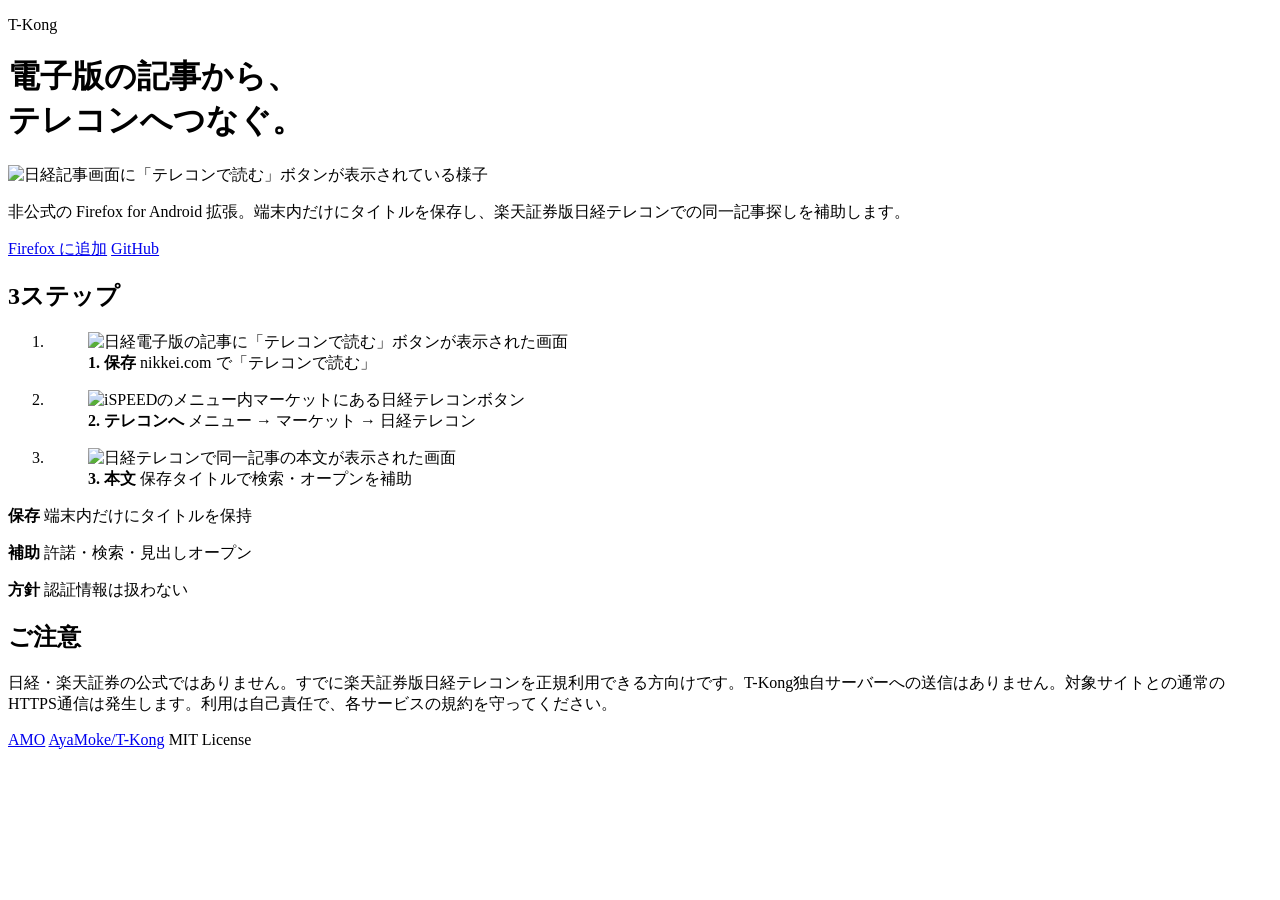
==== docs/index.html @ 640504cb "Point install links to the Android AMO listing. T-Kong is Android-only, so /firefox/ can show the wr" ====
<!DOCTYPE html>
<html lang="ja">
  <head>
    <meta charset="utf-8" />
    <meta name="viewport" content="width=device-width, initial-scale=1" />
    <title>T-Kong</title>
    <meta
      name="description"
      content="日経電子版から楽天証券版日経テレコンへ、同一記事探しを補助する非公式Firefox拡張。"
    />
    <link rel="preconnect" href="https://fonts.googleapis.com" />
    <link rel="preconnect" href="https://fonts.gstatic.com" crossorigin />
    <link
      href="https://fonts.googleapis.com/css2?family=Instrument+Sans:wght@400;600;700&family=Newsreader:opsz,wght@6..72,500;6..72,700&display=swap"
      rel="stylesheet"
    />
    <link rel="stylesheet" href="styles.css" />
    <link rel="icon" href="icon-48.png" />
  </head>
  <body>
    <div class="grain" aria-hidden="true"></div>

    <header class="hero">
      <p class="brand">T-Kong</p>
      <h1 class="tagline">電子版の記事から、<br />テレコンへつなぐ。</h1>
      <div class="hero-visual">
        <picture>
          <source
            media="(max-width: 859px)"
            srcset="media/hero-mobile.webp"
            type="image/webp"
          />
          <img
            class="hero-shot"
            src="media/hero.webp"
            width="900"
            height="1488"
            alt="日経記事画面に「テレコンで読む」ボタンが表示されている様子"
            decoding="async"
            fetchpriority="high"
          />
        </picture>
      </div>
      <p class="lead">
        非公式の Firefox for Android 拡張。端末内だけにタイトルを保存し、楽天証券版日経テレコンでの同一記事探しを補助します。
      </p>
      <div class="actions">
        <a
          class="btn primary"
          href="https://addons.mozilla.org/ja/android/addon/t-kong/"
          >Firefox に追加</a
        >
        <a class="btn ghost" href="https://github.com/AyaMoke/T-Kong">GitHub</a>
      </div>
    </header>

    <section class="flow" aria-label="使い方の流れ">
      <h2 class="flow-title">3ステップ</h2>
      <ol class="flow-list">
        <li class="flow-item">
          <figure>
            <img
              src="media/step-1.webp"
              width="720"
              height="1190"
              alt="日経電子版の記事に「テレコンで読む」ボタンが表示された画面"
              loading="lazy"
              decoding="async"
            />
            <figcaption>
              <strong>1. 保存</strong>
              nikkei.com で「テレコンで読む」
            </figcaption>
          </figure>
        </li>
        <li class="flow-item">
          <figure>
            <img
              src="media/step-2.webp"
              width="720"
              height="980"
              alt="iSPEEDのメニュー内マーケットにある日経テレコンボタン"
              loading="lazy"
              decoding="async"
            />
            <figcaption>
              <strong>2. テレコンへ</strong>
              メニュー → マーケット → 日経テレコン
            </figcaption>
          </figure>
        </li>
        <li class="flow-item">
          <figure>
            <img
              src="media/step-3.webp"
              width="720"
              height="1190"
              alt="日経テレコンで同一記事の本文が表示された画面"
              loading="lazy"
              decoding="async"
            />
            <figcaption>
              <strong>3. 本文</strong>
              保存タイトルで検索・オープンを補助
            </figcaption>
          </figure>
        </li>
      </ol>
    </section>

    <section class="strip" aria-label="要点">
      <p><strong>保存</strong> 端末内だけにタイトルを保持</p>
      <p><strong>補助</strong> 許諾・検索・見出しオープン</p>
      <p><strong>方針</strong> 認証情報は扱わない</p>
    </section>

    <section class="note">
      <h2>ご注意</h2>
      <p>
        日経・楽天証券の公式ではありません。すでに楽天証券版日経テレコンを正規利用できる方向けです。T-Kong独自サーバーへの送信はありません。対象サイトとの通常のHTTPS通信は発生します。利用は自己責任で、各サービスの規約を守ってください。
      </p>
    </section>

    <footer>
      <a href="https://addons.mozilla.org/ja/android/addon/t-kong/">AMO</a>
      <a href="https://github.com/AyaMoke/T-Kong">AyaMoke/T-Kong</a>
      <span>MIT License</span>
    </footer>

    <script src="main.js"></script>
  </body>
</html>
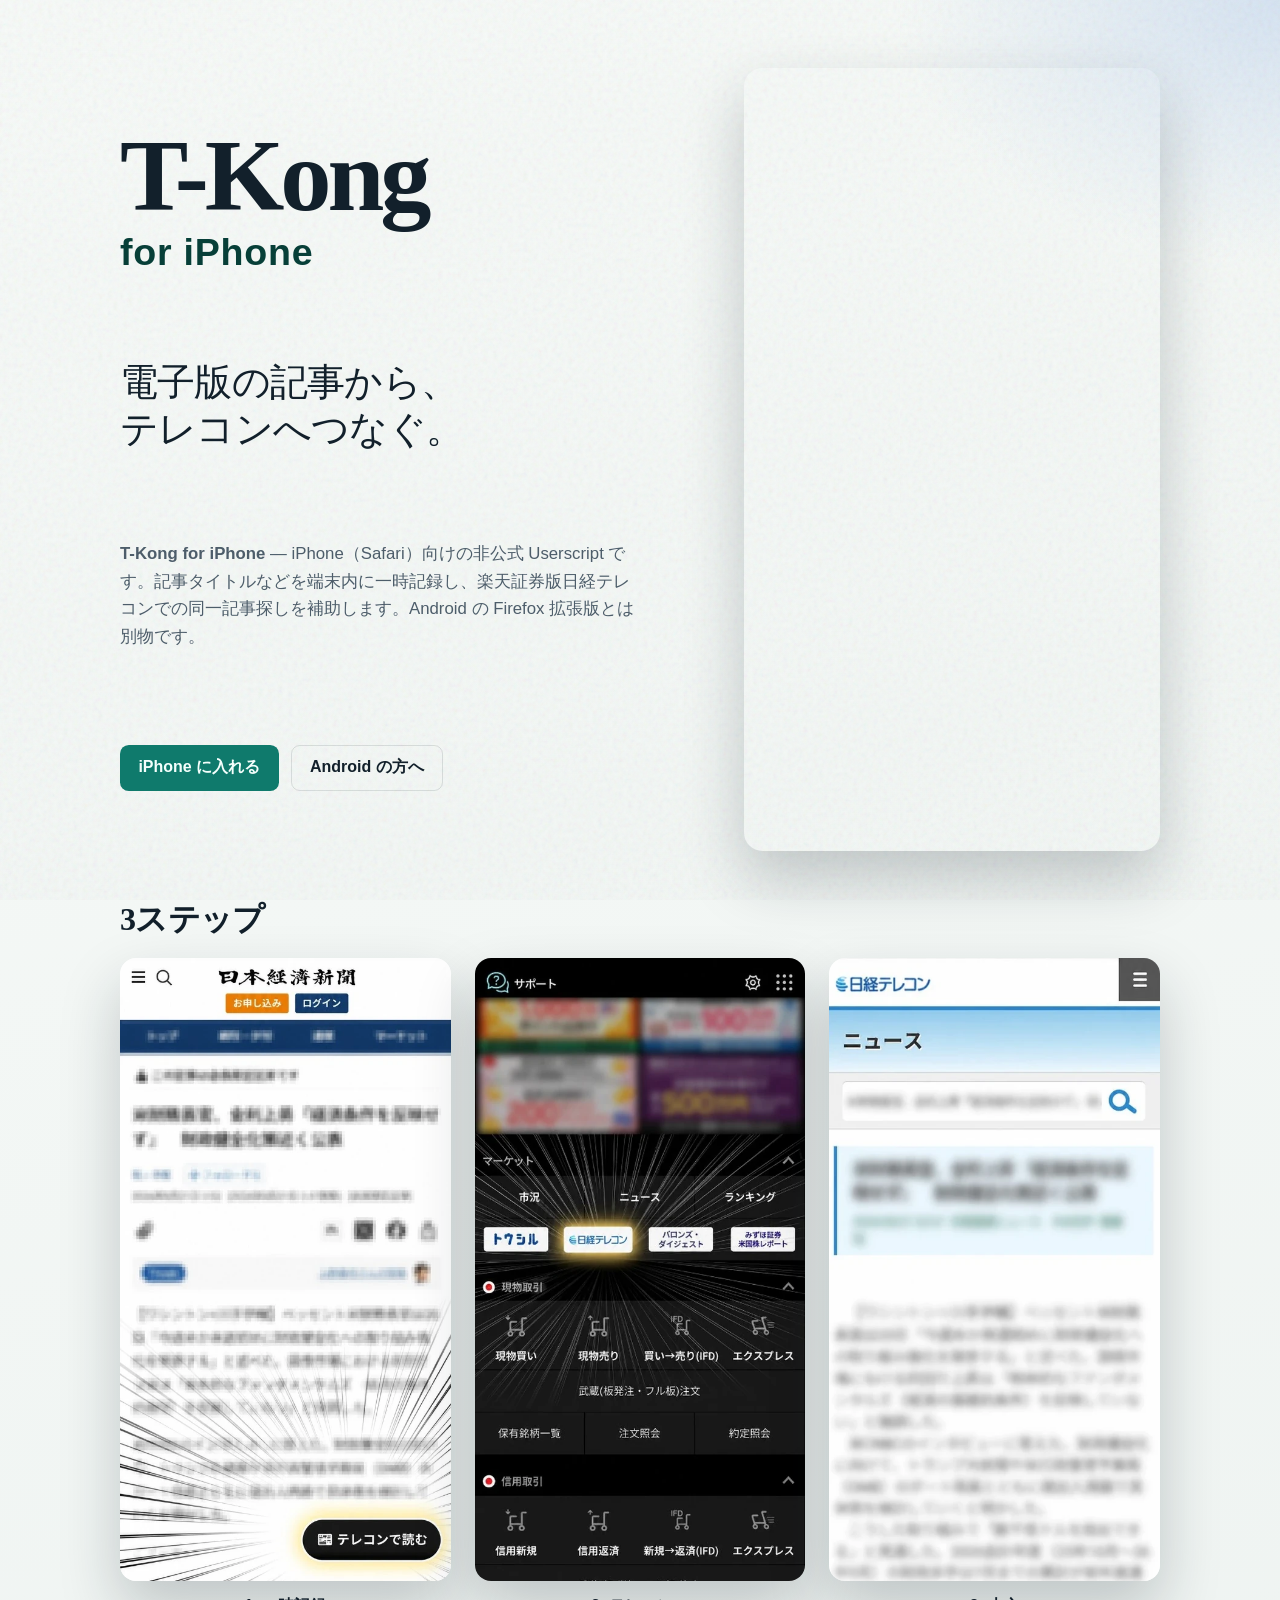
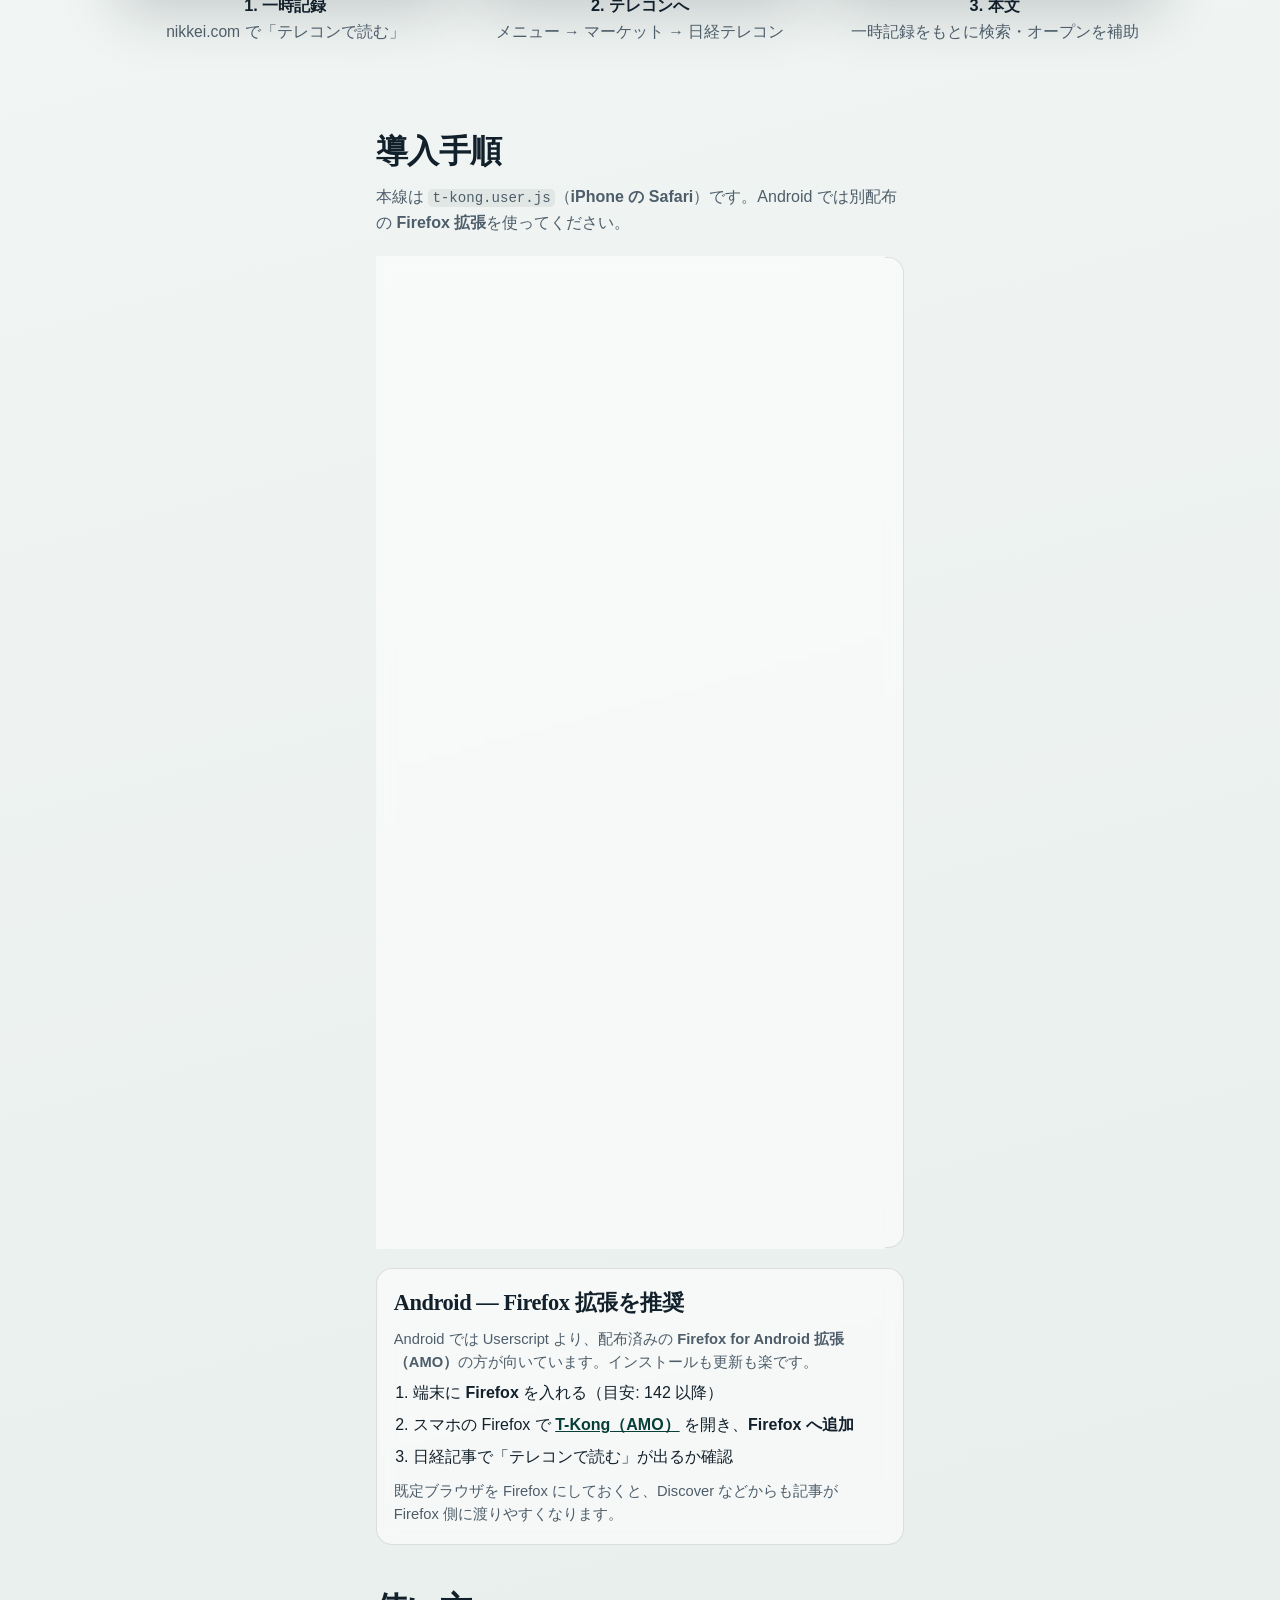
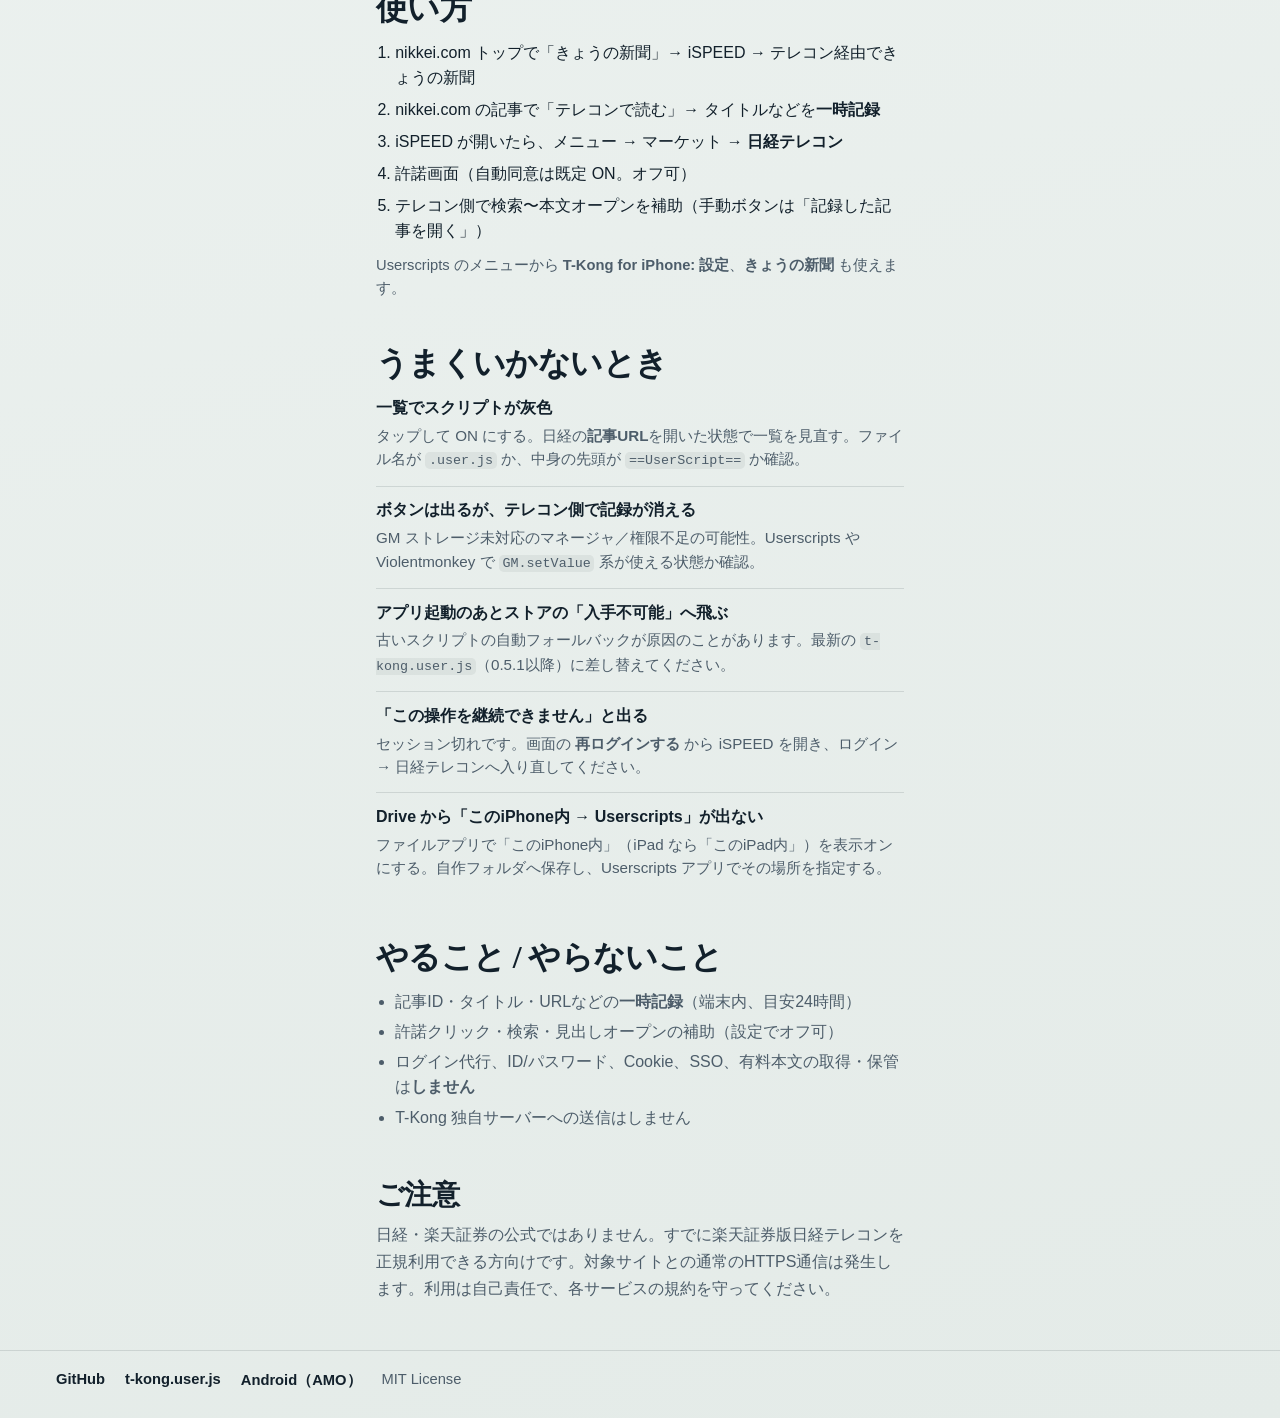
==== commit c7ef9641: "Publish T-Kong for iPhone userscript and refresh GitHub Pages. Co-authored-by: Cursor <cursoragent@c" ====
--- a/docs/index.html
+++ b/docs/index.html
@@ -3,10 +3,10 @@
   <head>
     <meta charset="utf-8" />
     <meta name="viewport" content="width=device-width, initial-scale=1" />
-    <title>T-Kong</title>
+    <title>T-Kong for iPhone — 導入サポート</title>
     <meta
       name="description"
-      content="日経電子版から楽天証券版日経テレコンへ、同一記事探しを補助する非公式Firefox拡張。"
+      content="iPhoneのSafari向け非公式Userscript。日経記事の手がかりを一時記録し、楽天証券版日経テレコンでの同一記事探しを補助。AndroidはFirefox拡張を推奨。"
     />
     <link rel="preconnect" href="https://fonts.googleapis.com" />
     <link rel="preconnect" href="https://fonts.gstatic.com" crossorigin />
@@ -22,6 +22,7 @@
 
     <header class="hero">
       <p class="brand">T-Kong</p>
+      <p class="brand-sub">for iPhone</p>
       <h1 class="tagline">電子版の記事から、<br />テレコンへつなぐ。</h1>
       <div class="hero-visual">
         <picture>
@@ -33,24 +34,20 @@
           <img
             class="hero-shot"
             src="media/hero.webp"
-            width="900"
-            height="1488"
-            alt="日経記事画面に「テレコンで読む」ボタンが表示されている様子"
+            width="544"
+            height="1024"
+            alt="「テレコンで読む」ボタンが目立って表示された日経記事画面"
             decoding="async"
             fetchpriority="high"
           />
         </picture>
       </div>
       <p class="lead">
-        非公式の Firefox for Android 拡張。端末内だけにタイトルを保存し、楽天証券版日経テレコンでの同一記事探しを補助します。
+        <strong>T-Kong for iPhone</strong> — iPhone（Safari）向けの非公式 Userscript です。記事タイトルなどを端末内に一時記録し、楽天証券版日経テレコンでの同一記事探しを補助します。Android の Firefox 拡張版とは別物です。
       </p>
       <div class="actions">
-        <a
-          class="btn primary"
-          href="https://addons.mozilla.org/ja/android/addon/t-kong/"
-          >Firefox に追加</a
-        >
-        <a class="btn ghost" href="https://github.com/AyaMoke/T-Kong">GitHub</a>
+        <a class="btn primary" href="#install-ios">iPhone に入れる</a>
+        <a class="btn ghost" href="#install-android">Android の方へ</a>
       </div>
     </header>
 
@@ -61,14 +58,14 @@
           <figure>
             <img
               src="media/step-1.webp"
-              width="720"
-              height="1190"
-              alt="日経電子版の記事に「テレコンで読む」ボタンが表示された画面"
+              width="544"
+              height="1024"
+              alt="「テレコンで読む」ボタンが強調表示された画面"
               loading="lazy"
               decoding="async"
             />
             <figcaption>
-              <strong>1. 保存</strong>
+              <strong>1. 一時記録</strong>
               nikkei.com で「テレコンで読む」
             </figcaption>
           </figure>
@@ -77,9 +74,9 @@
           <figure>
             <img
               src="media/step-2.webp"
-              width="720"
-              height="980"
-              alt="iSPEEDのメニュー内マーケットにある日経テレコンボタン"
+              width="544"
+              height="1024"
+              alt="iSPEEDのマーケット画面で日経テレコンが強調されている様子"
               loading="lazy"
               decoding="async"
             />
@@ -93,37 +90,185 @@
           <figure>
             <img
               src="media/step-3.webp"
-              width="720"
-              height="1190"
-              alt="日経テレコンで同一記事の本文が表示された画面"
+              width="544"
+              height="1024"
+              alt="日経テレコンのニュース画面（本文はぼかし）"
               loading="lazy"
               decoding="async"
             />
             <figcaption>
               <strong>3. 本文</strong>
-              保存タイトルで検索・オープンを補助
+              一時記録をもとに検索・オープンを補助
             </figcaption>
           </figure>
         </li>
       </ol>
     </section>
 
-    <section class="strip" aria-label="要点">
-      <p><strong>保存</strong> 端末内だけにタイトルを保持</p>
-      <p><strong>補助</strong> 許諾・検索・見出しオープン</p>
-      <p><strong>方針</strong> 認証情報は扱わない</p>
+    <section class="guide" id="install">
+      <h2 class="guide-title">導入手順</h2>
+      <p class="guide-lead">
+        本線は <code>t-kong.user.js</code>（<strong>iPhone の Safari</strong>）です。Android では別配布の
+        <strong>Firefox 拡張</strong>を使ってください。
+      </p>
+
+      <article class="guide-card" id="install-ios">
+        <h3>T-Kong for iPhone（Safari + Userscripts）</h3>
+        <p class="guide-note">
+          App Store の
+          <a href="https://apps.apple.com/app/userscripts/id1463298887">Userscripts</a>
+          を使います。日経→テレコンの引き継ぎにはマネージャの <strong>GM ストレージ</strong>が必要です。楽天証券アプリは
+          <a href="https://apps.apple.com/jp/app/ispeed-%E6%A5%BD%E5%A4%A9%E8%A8%BC%E5%88%B8%E3%81%AE%E6%A0%AA%E3%82%A2%E3%83%97%E3%83%AA/id389339704">iSPEED</a>
+          を用意してください。
+        </p>
+
+        <h4>A. いちばん簡単（URLから入れる）</h4>
+        <ol class="guide-steps">
+          <li>
+            Safari で次のリンクを開く（パスが <code>.user.js</code> で終わること）:<br />
+            <a
+              class="mono-link"
+              href="https://raw.githubusercontent.com/AyaMoke/T-Kong/main/userscript/t-kong.user.js"
+              >raw.githubusercontent.com/.../t-kong.user.js</a
+            >
+          </li>
+          <li>アドレスバー横の <strong>拡張機能</strong> → <strong>Userscripts</strong> を開く</li>
+          <li>インストール確認が出たら追加する</li>
+          <li>
+            <strong>設定 → アプリ → Safari → 拡張機能 → Userscripts</strong> をオンにし、必要なサイトへのアクセスを許可する
+          </li>
+          <li>
+            日経の記事ページ（<code>nikkei.com/article/...</code>）を開き、「テレコンで読む」が出るか確認
+          </li>
+        </ol>
+        <p class="guide-note">
+          インストール用URL（Safari で開く）:
+          <a
+            class="mono-link"
+            href="https://raw.githubusercontent.com/AyaMoke/T-Kong/main/userscript/t-kong.user.js"
+            >raw.githubusercontent.com/.../userscript/t-kong.user.js</a
+          >
+        </p>
+
+        <h4>B. Google Drive などからファイルで入れる</h4>
+        <ol class="guide-steps">
+          <li>Userscripts アプリを一度開き、保存フォルダを確認する（「このiPhone内」推奨）</li>
+          <li><code>t-kong.user.js</code> を Drive 等から端末へ渡す</li>
+          <li>
+            <strong>ファイル</strong>アプリで、Userscripts のフォルダ（またはアプリで指定したフォルダ）へコピーする
+          </li>
+          <li>Userscripts アプリを開き直す → Safari の Userscripts 一覧でスクリプトを ON</li>
+          <li>日経記事でボタン表示を確認</li>
+        </ol>
+        <p class="guide-note">
+          Drive の保存先に「Userscripts」が出ないときは、<strong>このiPhone内</strong>に自作フォルダを作り、Userscripts アプリ側でそのフォルダを保存場所に指定してください。Drive / iCloud 直下を保存場所にすると不安定になりがちです。
+        </p>
+
+        <h4>iPad で使う場合</h4>
+        <p class="guide-note">
+          手順は iPhone と同じです。実機確認は iPad でも行っており、一連の補助まで動くことを確認しています。楽天証券アプリは
+          <a href="https://apps.apple.com/jp/app/ispeed-for-ipad-%E6%A5%BD%E5%A4%A9%E8%A8%BC%E5%88%B8%E3%81%AE%E6%A0%AA%E3%82%A2%E3%83%97%E3%83%AA/id421798565">iSPEED for iPad</a>
+          （iPhone 用とは別）を使ってください。ファイル保存先の表記は「このiPad内」になります。
+        </p>
+      </article>
+
+      <article class="guide-card" id="install-android">
+        <h3>Android — Firefox 拡張を推奨</h3>
+        <p class="guide-note">
+          Android では Userscript より、配布済みの
+          <strong>Firefox for Android 拡張（AMO）</strong>の方が向いています。インストールも更新も楽です。
+        </p>
+        <ol class="guide-steps">
+          <li>端末に <strong>Firefox</strong> を入れる（目安: 142 以降）</li>
+          <li>
+            スマホの Firefox で
+            <a href="https://addons.mozilla.org/ja/android/addon/t-kong/">T-Kong（AMO）</a>
+            を開き、<strong>Firefox へ追加</strong>
+          </li>
+          <li>日経記事で「テレコンで読む」が出るか確認</li>
+        </ol>
+        <p class="guide-note">
+          既定ブラウザを Firefox にしておくと、Discover などからも記事が Firefox 側に渡りやすくなります。
+        </p>
+      </article>
+    </section>
+
+    <section class="guide" id="usage">
+      <h2 class="guide-title">使い方</h2>
+      <ol class="guide-steps">
+        <li>nikkei.com トップで「きょうの新聞」→ iSPEED → テレコン経由できょうの新聞</li>
+        <li>nikkei.com の記事で「テレコンで読む」→ タイトルなどを<strong>一時記録</strong></li>
+        <li>iSPEED が開いたら、メニュー → マーケット → <strong>日経テレコン</strong></li>
+        <li>許諾画面（自動同意は既定 ON。オフ可）</li>
+        <li>テレコン側で検索〜本文オープンを補助（手動ボタンは「記録した記事を開く」）</li>
+      </ol>
+      <p class="guide-note">
+        Userscripts のメニューから <strong>T-Kong for iPhone: 設定</strong>、<strong>きょうの新聞</strong> も使えます。
+      </p>
+    </section>
+
+    <section class="guide" id="trouble">
+      <h2 class="guide-title">うまくいかないとき</h2>
+      <dl class="trouble">
+        <div>
+          <dt>一覧でスクリプトが灰色</dt>
+          <dd>
+            タップして ON にする。日経の<strong>記事URL</strong>を開いた状態で一覧を見直す。ファイル名が
+            <code>.user.js</code> か、中身の先頭が <code>==UserScript==</code> か確認。
+          </dd>
+        </div>
+        <div>
+          <dt>ボタンは出るが、テレコン側で記録が消える</dt>
+          <dd>
+            GM ストレージ未対応のマネージャ／権限不足の可能性。Userscripts や Violentmonkey で
+            <code>GM.setValue</code> 系が使える状態か確認。
+          </dd>
+        </div>
+        <div>
+          <dt>アプリ起動のあとストアの「入手不可能」へ飛ぶ</dt>
+          <dd>
+            古いスクリプトの自動フォールバックが原因のことがあります。最新の
+            <code>t-kong.user.js</code>（0.5.1以降）に差し替えてください。
+          </dd>
+        </div>
+        <div>
+          <dt>「この操作を継続できません」と出る</dt>
+          <dd>
+            セッション切れです。画面の <strong>再ログインする</strong> から iSPEED
+            を開き、ログイン → 日経テレコンへ入り直してください。
+          </dd>
+        </div>
+        <div>
+          <dt>Drive から「このiPhone内 → Userscripts」が出ない</dt>
+          <dd>
+            ファイルアプリで「このiPhone内」（iPad なら「このiPad内」）を表示オンにする。自作フォルダへ保存し、Userscripts
+            アプリでその場所を指定する。
+          </dd>
+        </div>
+      </dl>
+    </section>
+
+    <section class="guide" id="privacy">
+      <h2 class="guide-title">やること / やらないこと</h2>
+      <ul class="guide-list">
+        <li>記事ID・タイトル・URLなどの<strong>一時記録</strong>（端末内、目安24時間）</li>
+        <li>許諾クリック・検索・見出しオープンの補助（設定でオフ可）</li>
+        <li>ログイン代行、ID/パスワード、Cookie、SSO、有料本文の取得・保管は<strong>しません</strong></li>
+        <li>T-Kong 独自サーバーへの送信はしません</li>
+      </ul>
     </section>
 
     <section class="note">
       <h2>ご注意</h2>
       <p>
-        日経・楽天証券の公式ではありません。すでに楽天証券版日経テレコンを正規利用できる方向けです。T-Kong独自サーバーへの送信はありません。対象サイトとの通常のHTTPS通信は発生します。利用は自己責任で、各サービスの規約を守ってください。
+        日経・楽天証券の公式ではありません。すでに楽天証券版日経テレコンを正規利用できる方向けです。対象サイトとの通常のHTTPS通信は発生します。利用は自己責任で、各サービスの規約を守ってください。
       </p>
     </section>
 
     <footer>
-      <a href="https://addons.mozilla.org/ja/android/addon/t-kong/">AMO</a>
-      <a href="https://github.com/AyaMoke/T-Kong">AyaMoke/T-Kong</a>
+      <a href="https://github.com/AyaMoke/T-Kong">GitHub</a>
+      <a href="https://github.com/AyaMoke/T-Kong/blob/main/userscript/t-kong.user.js">t-kong.user.js</a>
+      <a href="https://addons.mozilla.org/ja/android/addon/t-kong/">Android（AMO）</a>
       <span>MIT License</span>
     </footer>
 
--- a/docs/styles.css
+++ b/docs/styles.css
@@ -0,0 +1,648 @@
+:root {
+  --ink: #12202b;
+  --muted: #4d5d6a;
+  --paper: #eef3f1;
+  --panel: rgba(255, 255, 255, 0.55);
+  --line: rgba(18, 32, 43, 0.12);
+  --accent: #0f7a6c;
+  --accent-ink: #073f38;
+  --glow: #9fd7c8;
+  --phone-shadow: 0 28px 60px rgba(18, 32, 43, 0.22);
+}
+
+* {
+  box-sizing: border-box;
+}
+
+html,
+body {
+  margin: 0;
+  min-height: 100%;
+}
+
+body {
+  color: var(--ink);
+  font-family: "Instrument Sans", sans-serif;
+  background:
+    radial-gradient(900px 520px at 12% -10%, var(--glow), transparent 60%),
+    radial-gradient(700px 480px at 100% 0%, #d7e4f2, transparent 55%),
+    linear-gradient(165deg, #f7faf8 0%, var(--paper) 45%, #e4ebe8 100%);
+  overflow-x: hidden;
+}
+
+.grain {
+  pointer-events: none;
+  position: fixed;
+  inset: 0;
+  opacity: 0.18;
+  background-image: url("data:image/svg+xml,%3Csvg viewBox='0 0 200 200' xmlns='http://www.w3.org/2000/svg'%3E%3Cfilter id='n'%3E%3CfeTurbulence type='fractalNoise' baseFrequency='0.9' numOctaves='3' stitchTiles='stitch'/%3E%3C/filter%3E%3Crect width='100%25' height='100%25' filter='url(%23n)' opacity='0.55'/%3E%3C/svg%3E");
+  mix-blend-mode: multiply;
+  z-index: 0;
+}
+
+.hero,
+.flow,
+.strip,
+.guide,
+.note,
+footer {
+  position: relative;
+  z-index: 1;
+}
+
+.hero {
+  min-height: 100svh;
+  display: grid;
+  align-items: center;
+  gap: 0.85rem 1.5rem;
+  padding: clamp(1.5rem, 5vw, 3.5rem);
+  max-width: 72rem;
+  margin: 0 auto;
+  grid-template-columns: 1fr;
+}
+
+.hero-copy {
+  max-width: 34rem;
+}
+
+.brand {
+  margin: 0;
+  font-family: "Newsreader", serif;
+  font-size: clamp(3.4rem, 12vw, 6.4rem);
+  font-weight: 700;
+  letter-spacing: -0.04em;
+  line-height: 0.92;
+  opacity: 0;
+  transform: translateY(18px);
+  animation: rise 0.9s cubic-bezier(0.2, 0.8, 0.2, 1) 0.05s forwards;
+}
+
+.brand-sub {
+  margin: 0.15rem 0 0;
+  font-family: "Instrument Sans", sans-serif;
+  font-size: clamp(1.55rem, 5.5vw, 2.35rem);
+  font-weight: 650;
+  letter-spacing: 0.02em;
+  line-height: 1.1;
+  color: var(--accent-ink);
+  opacity: 0;
+  transform: translateY(14px);
+  animation: rise 0.9s cubic-bezier(0.2, 0.8, 0.2, 1) 0.12s forwards;
+}
+
+.tagline {
+  margin: 0 0 0.35rem;
+  font-family: "Newsreader", serif;
+  font-size: clamp(1.55rem, 4.4vw, 2.35rem);
+  font-weight: 500;
+  line-height: 1.25;
+  letter-spacing: -0.02em;
+  opacity: 0;
+  transform: translateY(18px);
+  animation: rise 0.9s cubic-bezier(0.2, 0.8, 0.2, 1) 0.18s forwards;
+}
+
+.lead {
+  margin: 0;
+  max-width: 34rem;
+  color: var(--muted);
+  font-size: 1.05rem;
+  line-height: 1.65;
+  opacity: 0;
+  transform: translateY(18px);
+  animation: rise 0.9s cubic-bezier(0.2, 0.8, 0.2, 1) 0.32s forwards;
+}
+
+.actions {
+  display: flex;
+  flex-wrap: wrap;
+  gap: 0.75rem;
+  margin-top: 0.35rem;
+  opacity: 0;
+  transform: translateY(18px);
+  animation: rise 0.9s cubic-bezier(0.2, 0.8, 0.2, 1) 0.46s forwards;
+}
+
+.btn {
+  display: inline-flex;
+  align-items: center;
+  justify-content: center;
+  min-height: 2.85rem;
+  padding: 0.7rem 1.15rem;
+  border-radius: 0.55rem;
+  text-decoration: none;
+  font-weight: 600;
+  transition: transform 0.18s ease, background 0.18s ease, color 0.18s ease;
+}
+
+.btn:hover {
+  transform: translateY(-1px);
+}
+
+.btn:active {
+  transform: translateY(1px);
+}
+
+.btn.primary {
+  background: var(--accent);
+  color: #f4fffc;
+}
+
+.btn.primary:hover {
+  background: var(--accent-ink);
+}
+
+.btn.ghost {
+  background: transparent;
+  color: var(--ink);
+  border: 1px solid var(--line);
+}
+
+.btn.ghost:hover {
+  background: var(--panel);
+}
+
+.hero-visual {
+  justify-self: center;
+  width: min(100%, 22rem);
+  opacity: 0;
+  transform: translateY(28px) scale(0.98);
+  animation: rise-soft 1.05s cubic-bezier(0.2, 0.8, 0.2, 1) 0.28s forwards;
+}
+
+.hero-visual picture {
+  display: block;
+}
+
+.hero-shot {
+  display: block;
+  width: 100%;
+  height: auto;
+  border-radius: 1.15rem;
+  box-shadow: var(--phone-shadow);
+  object-fit: cover;
+  object-position: top center;
+}
+
+.flow {
+  padding: 0 clamp(1.5rem, 5vw, 3.5rem) 2rem;
+  max-width: 72rem;
+  margin: 0 auto;
+}
+
+.flow-title {
+  margin: 0 0 1.25rem;
+  font-family: "Newsreader", serif;
+  font-size: clamp(1.55rem, 4.5vw, 2rem);
+  letter-spacing: -0.02em;
+  color: var(--ink);
+  font-weight: 700;
+  line-height: 1.2;
+}
+
+.flow-list {
+  list-style: none;
+  margin: 0;
+  padding: 0;
+  display: grid;
+  gap: 1.75rem;
+}
+
+.flow-item {
+  margin: 0;
+  opacity: 0;
+  transform: translateY(16px);
+}
+
+.flow-item.is-in {
+  animation: rise 0.75s cubic-bezier(0.2, 0.8, 0.2, 1) forwards;
+}
+
+.flow-item figure {
+  margin: 0;
+}
+
+.flow-item img {
+  display: block;
+  width: 100%;
+  max-width: 18rem;
+  margin: 0 auto;
+  height: auto;
+  border-radius: 1rem;
+  box-shadow: var(--phone-shadow);
+}
+
+.flow-item figcaption {
+  margin-top: 0.85rem;
+  text-align: center;
+  color: var(--muted);
+  font-size: 0.98rem;
+  line-height: 1.45;
+}
+
+.flow-item figcaption strong {
+  display: block;
+  margin-bottom: 0.2rem;
+  color: var(--ink);
+  font-size: 1.02rem;
+}
+
+.strip {
+  display: grid;
+  gap: 1rem;
+  padding: 0 clamp(1.5rem, 5vw, 3.5rem) 1.25rem;
+  max-width: 52rem;
+  margin: 0 auto;
+}
+
+.strip p {
+  margin: 0;
+  padding: 0.95rem 0;
+  border-top: 1px solid var(--line);
+  color: var(--muted);
+  font-size: 1rem;
+  opacity: 0;
+  transform: translateX(-10px);
+}
+
+.strip p.is-in {
+  animation: slide 0.7s cubic-bezier(0.2, 0.8, 0.2, 1) forwards;
+}
+
+.strip strong {
+  display: inline-block;
+  min-width: 3.5rem;
+  margin-right: 0.85rem;
+  color: var(--ink);
+}
+
+.note {
+  margin: 0 auto 3rem;
+  padding: 0.25rem clamp(1.5rem, 5vw, 3.5rem) 0;
+  max-width: 40rem;
+}
+
+.guide {
+  position: relative;
+  z-index: 1;
+  margin: 0 auto 2.75rem;
+  padding: 0 clamp(1.5rem, 5vw, 3.5rem);
+  max-width: 40rem;
+}
+
+#install.guide {
+  padding-top: 2.75rem;
+  margin-top: 0.75rem;
+}
+
+.guide-title {
+  margin: 0 0 0.85rem;
+  font-family: "Newsreader", serif;
+  font-size: clamp(1.55rem, 4.5vw, 2rem);
+  letter-spacing: -0.02em;
+  color: var(--ink);
+  font-weight: 700;
+  line-height: 1.2;
+}
+
+.guide-lead {
+  margin: 0 0 1.25rem;
+  color: var(--muted);
+  line-height: 1.65;
+}
+
+.guide-card {
+  margin: 0 0 1.25rem;
+  padding: 1.1rem 1.05rem 1.15rem;
+  border: 1px solid var(--line);
+  border-radius: 1rem;
+  background: var(--panel);
+  backdrop-filter: blur(8px);
+  opacity: 0;
+  transform: translateY(14px);
+}
+
+.guide-card.is-in {
+  animation: rise 0.75s cubic-bezier(0.2, 0.8, 0.2, 1) forwards;
+}
+
+.guide-card h3 {
+  margin: 0 0 0.55rem;
+  font-size: clamp(1.2rem, 3.5vw, 1.4rem);
+  font-family: "Newsreader", serif;
+  font-weight: 700;
+  letter-spacing: -0.02em;
+}
+
+.guide-card h4 {
+  margin: 1.1rem 0 0.45rem;
+  font-size: 0.98rem;
+  color: var(--ink);
+}
+
+.guide-note {
+  margin: 0.65rem 0 0;
+  color: var(--muted);
+  font-size: 0.92rem;
+  line-height: 1.55;
+}
+
+.guide-note a,
+.guide-card a {
+  color: var(--accent-ink);
+  font-weight: 600;
+}
+
+.guide-steps {
+  margin: 0.35rem 0 0;
+  padding-left: 1.2rem;
+  color: var(--ink);
+  line-height: 1.55;
+}
+
+.guide-steps li {
+  margin: 0.45rem 0;
+}
+
+.guide-list {
+  margin: 0.35rem 0 0;
+  padding-left: 1.2rem;
+  color: var(--muted);
+  line-height: 1.55;
+}
+
+.guide-list li {
+  margin: 0.35rem 0;
+}
+
+.mono-link {
+  word-break: break-all;
+  font-size: 0.88rem;
+}
+
+code {
+  font-family: ui-monospace, SFMono-Regular, Menlo, Consolas, monospace;
+  font-size: 0.88em;
+  padding: 0.08em 0.28em;
+  border-radius: 0.3rem;
+  background: rgba(18, 32, 43, 0.06);
+}
+
+.trouble {
+  margin: 0;
+}
+
+.trouble > div {
+  padding: 0.85rem 0;
+  border-top: 1px solid var(--line);
+}
+
+.trouble > div:first-child {
+  border-top: 0;
+  padding-top: 0.15rem;
+}
+
+.trouble dt {
+  margin: 0 0 0.3rem;
+  font-weight: 700;
+  color: var(--ink);
+}
+
+.trouble dd {
+  margin: 0;
+  color: var(--muted);
+  line-height: 1.55;
+  font-size: 0.95rem;
+}
+
+.note h2 {
+  margin: 0 0 0.55rem;
+  font-family: "Newsreader", serif;
+  font-size: clamp(1.35rem, 4vw, 1.75rem);
+  letter-spacing: -0.02em;
+  color: var(--ink);
+  font-weight: 700;
+  line-height: 1.2;
+}
+
+.note p {
+  margin: 0;
+  color: var(--muted);
+  line-height: 1.7;
+}
+
+footer {
+  display: flex;
+  flex-wrap: wrap;
+  gap: 0.75rem 1.25rem;
+  padding: 1.25rem clamp(1.5rem, 5vw, 3.5rem) 2rem;
+  border-top: 1px solid var(--line);
+  color: var(--muted);
+  font-size: 0.92rem;
+}
+
+footer a {
+  color: var(--ink);
+  text-decoration: none;
+  font-weight: 600;
+}
+
+footer a:hover {
+  text-decoration: underline;
+}
+
+@keyframes rise {
+  to {
+    opacity: 1;
+    transform: translateY(0);
+  }
+}
+
+@keyframes rise-soft {
+  to {
+    opacity: 1;
+    transform: translateY(0) scale(1);
+  }
+}
+
+@keyframes slide {
+  to {
+    opacity: 1;
+    transform: translateX(0);
+  }
+}
+
+@media (min-width: 860px) {
+  .hero {
+    grid-template-columns: minmax(0, 1.05fr) minmax(0, 0.95fr);
+    grid-template-areas:
+      "brand visual"
+      "brand-sub visual"
+      "tagline visual"
+      "lead visual"
+      "actions visual";
+    column-gap: 2.5rem;
+    row-gap: 0.55rem;
+    align-items: center;
+    padding-block: clamp(1.5rem, 5vw, 3.25rem) clamp(1.25rem, 3vw, 2rem);
+  }
+
+  .brand {
+    grid-area: brand;
+    align-self: end;
+    margin-bottom: 0;
+  }
+
+  .brand-sub {
+    grid-area: brand-sub;
+    align-self: start;
+    margin-top: 0;
+  }
+
+  .tagline {
+    grid-area: tagline;
+    align-self: start;
+    margin: 0;
+  }
+
+  .lead {
+    grid-area: lead;
+    align-self: start;
+  }
+
+  .actions {
+    grid-area: actions;
+    align-self: start;
+    margin-top: 0.5rem;
+  }
+
+  .hero-visual {
+    grid-area: visual;
+    width: min(100%, 26rem);
+    justify-self: end;
+    align-self: center;
+  }
+
+  .hero-shot {
+    max-height: calc(100svh - 4rem);
+    width: auto;
+    max-width: 100%;
+    margin-left: auto;
+  }
+
+  .flow-list {
+    grid-template-columns: repeat(3, 1fr);
+    gap: 1.5rem;
+    align-items: start;
+  }
+
+  .flow-item img {
+    max-width: none;
+  }
+
+  .strip {
+    grid-template-columns: repeat(2, 1fr);
+    gap: 1.25rem;
+    max-width: 72rem;
+  }
+
+  .strip p {
+    border-top: 0;
+    border-left: 1px solid var(--line);
+    padding: 0 0 0 1rem;
+  }
+
+  .strip p:first-child {
+    border-left: 0;
+    padding-left: 0;
+  }
+}
+
+@media (max-width: 859px) {
+  .hero {
+    min-height: auto;
+    padding-top: max(1.25rem, env(safe-area-inset-top));
+    padding-bottom: 0.65rem;
+    gap: 1.25rem;
+  }
+
+  .brand {
+    font-size: clamp(2.6rem, 14vw, 3.6rem);
+    margin-bottom: 0;
+  }
+
+  .brand-sub {
+    margin: 0.25rem 0 0.65rem;
+    font-size: clamp(1.45rem, 7vw, 2rem);
+  }
+
+  .tagline {
+    font-size: clamp(1.25rem, 5.5vw, 1.65rem);
+  }
+
+  .lead {
+    font-size: 0.98rem;
+    line-height: 1.55;
+  }
+
+  .actions {
+    margin-top: 0.15rem;
+  }
+
+  .btn {
+    flex: 1 1 auto;
+    min-width: calc(50% - 0.4rem);
+  }
+
+  .hero-visual {
+    width: min(100%, 15.5rem);
+    justify-self: center;
+    margin: 0.15rem 0 0.35rem;
+  }
+
+  /* 3ステップは横スワイプで短く見せる */
+  .flow {
+    padding-inline: 0;
+  }
+
+  .flow-title {
+    padding-inline: clamp(1.5rem, 5vw, 3.5rem);
+  }
+
+  .flow-list {
+    display: flex;
+    gap: 1rem;
+    overflow-x: auto;
+    scroll-snap-type: x mandatory;
+    -webkit-overflow-scrolling: touch;
+    padding: 0.15rem clamp(1.5rem, 5vw, 3.5rem) 0.75rem;
+    scrollbar-width: none;
+  }
+
+  .flow-list::-webkit-scrollbar {
+    display: none;
+  }
+
+  .flow-item {
+    flex: 0 0 min(72vw, 15.5rem);
+    scroll-snap-align: start;
+  }
+
+  .flow-item img {
+    max-width: none;
+    width: 100%;
+  }
+
+  .flow-item figcaption {
+    font-size: 0.92rem;
+  }
+
+  .strip {
+    gap: 0;
+  }
+
+  .strip p {
+    padding: 0.8rem 0;
+    font-size: 0.95rem;
+  }
+}
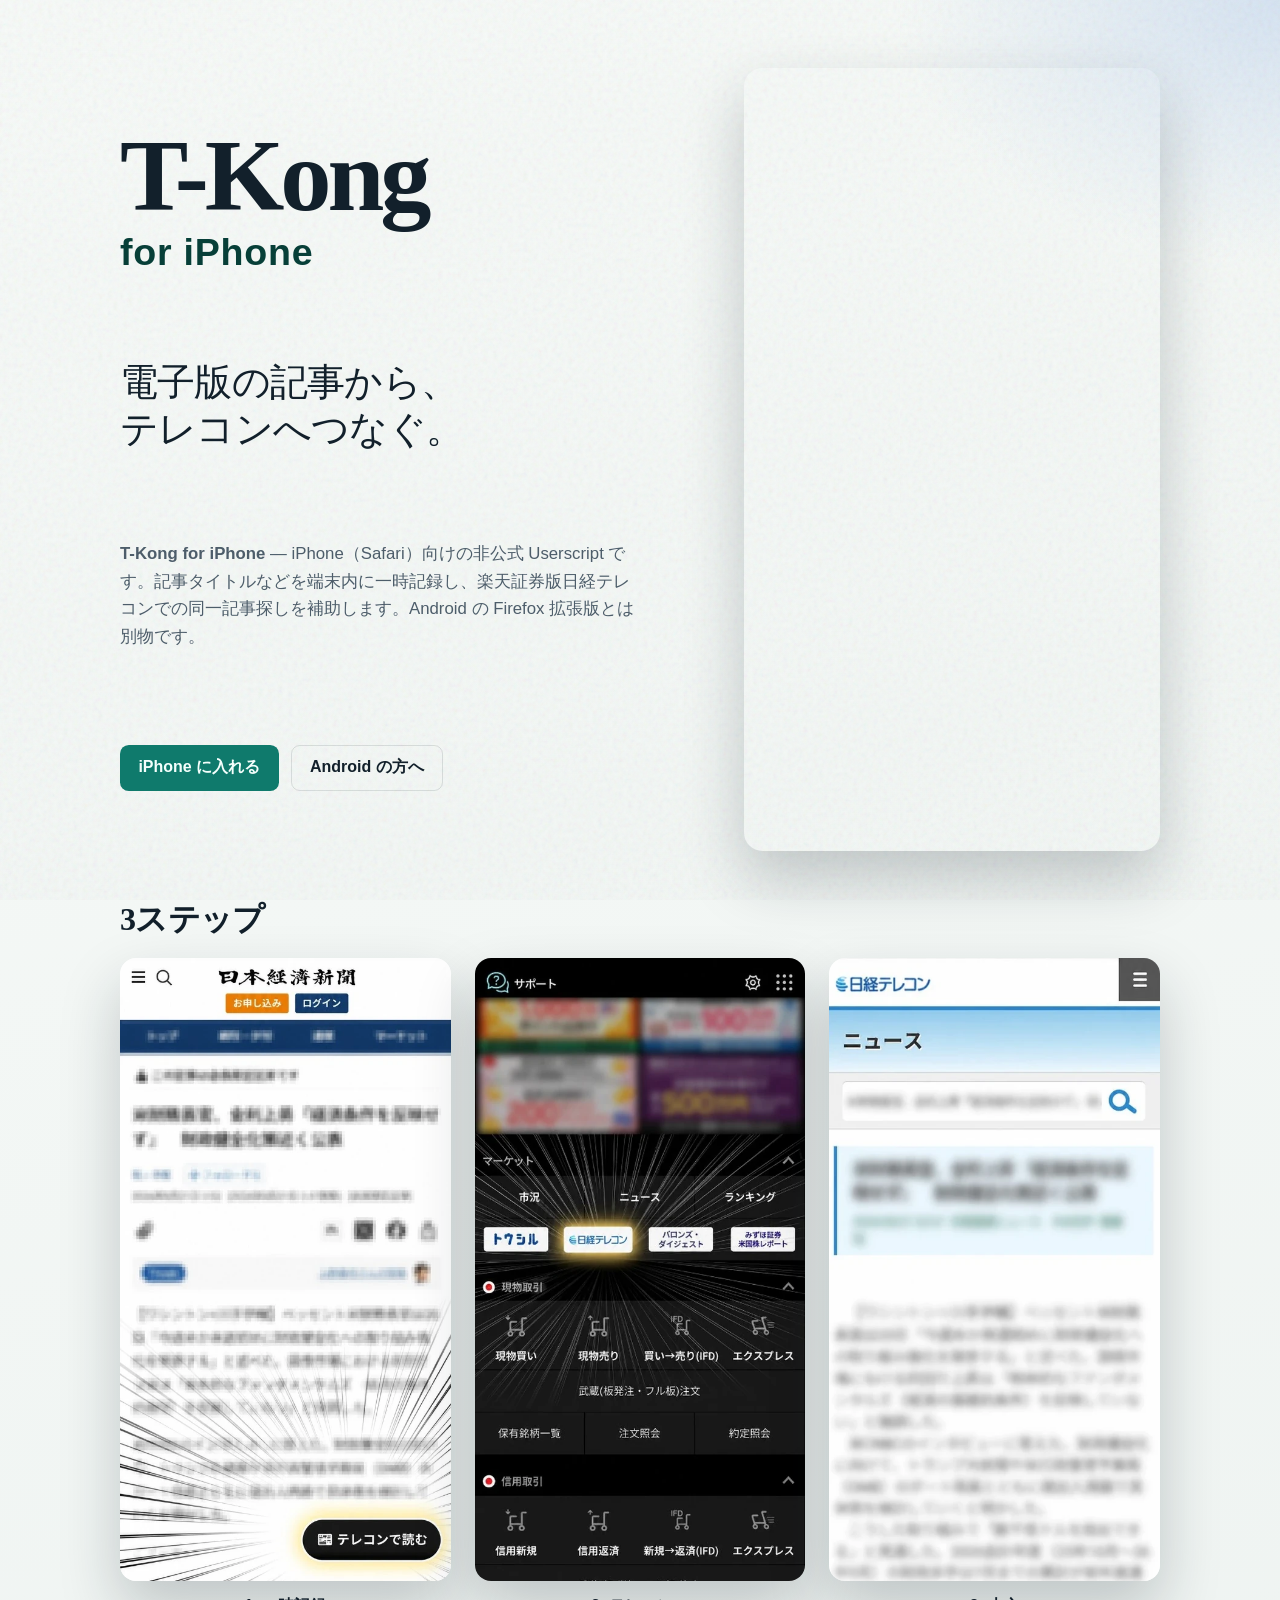
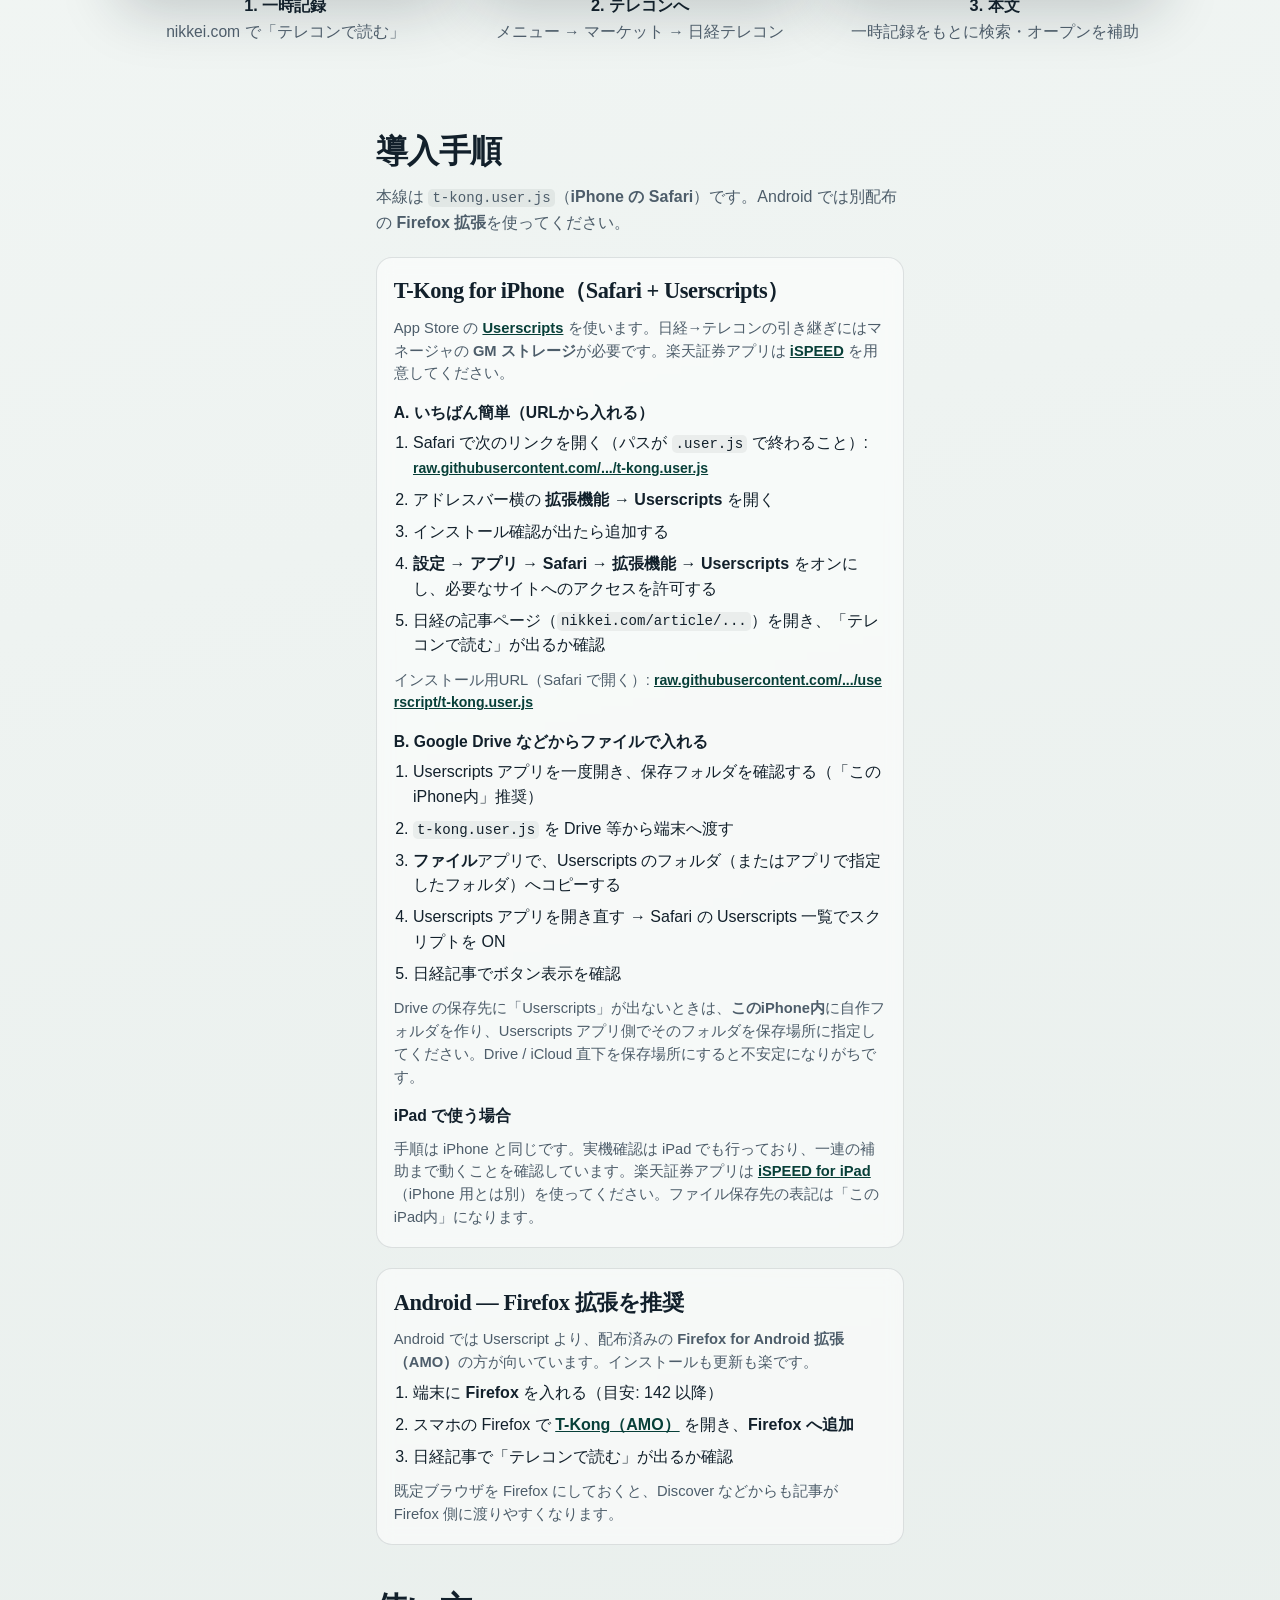
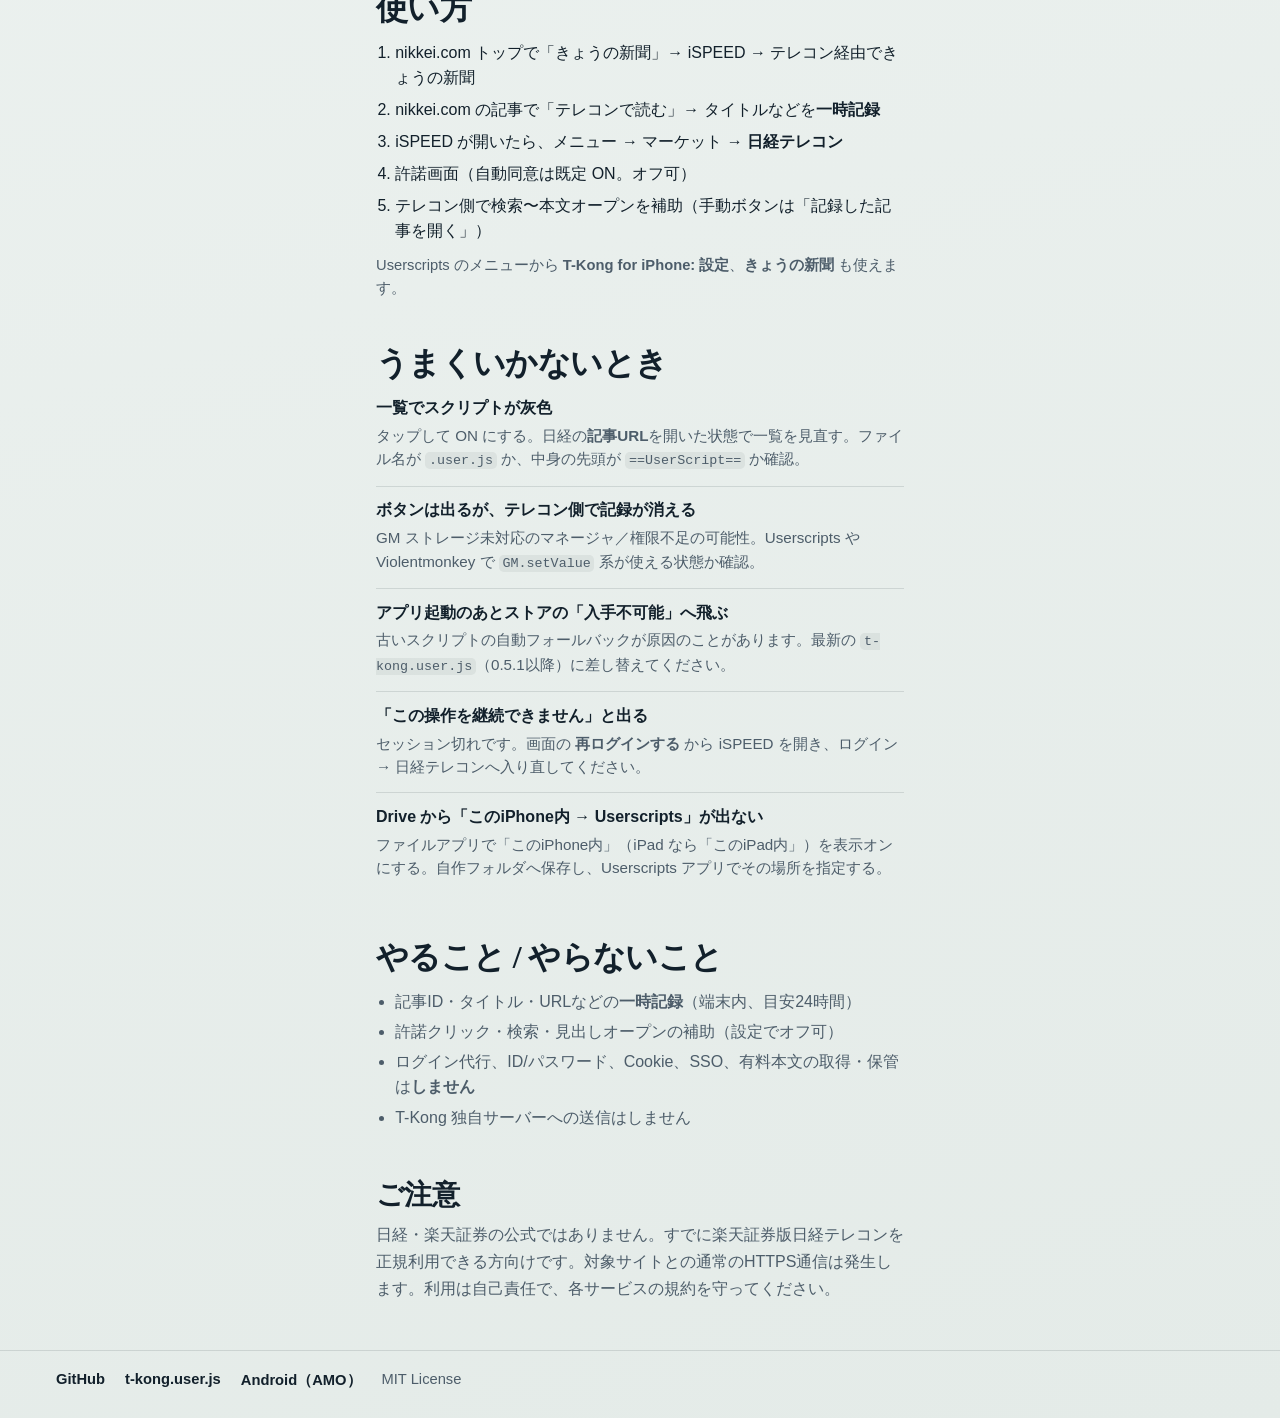
==== commit e05838c4: "Point install and Pages links to T-Kong-iPhone repo. Co-authored-by: Cursor <cursoragent@cursor.com>" ====
--- a/docs/index.html
+++ b/docs/index.html
@@ -128,7 +128,7 @@
             Safari で次のリンクを開く（パスが <code>.user.js</code> で終わること）:<br />
             <a
               class="mono-link"
-              href="https://raw.githubusercontent.com/AyaMoke/T-Kong/main/userscript/t-kong.user.js"
+              href="https://raw.githubusercontent.com/AyaMoke/T-Kong-iPhone/main/userscript/t-kong.user.js"
               >raw.githubusercontent.com/.../t-kong.user.js</a
             >
           </li>
@@ -145,7 +145,7 @@
           インストール用URL（Safari で開く）:
           <a
             class="mono-link"
-            href="https://raw.githubusercontent.com/AyaMoke/T-Kong/main/userscript/t-kong.user.js"
+            href="https://raw.githubusercontent.com/AyaMoke/T-Kong-iPhone/main/userscript/t-kong.user.js"
             >raw.githubusercontent.com/.../userscript/t-kong.user.js</a
           >
         </p>
@@ -266,8 +266,8 @@
     </section>
 
     <footer>
-      <a href="https://github.com/AyaMoke/T-Kong">GitHub</a>
-      <a href="https://github.com/AyaMoke/T-Kong/blob/main/userscript/t-kong.user.js">t-kong.user.js</a>
+      <a href="https://github.com/AyaMoke/T-Kong-iPhone">GitHub</a>
+      <a href="https://github.com/AyaMoke/T-Kong-iPhone/blob/main/userscript/t-kong.user.js">t-kong.user.js</a>
       <a href="https://addons.mozilla.org/ja/android/addon/t-kong/">Android（AMO）</a>
       <span>MIT License</span>
     </footer>
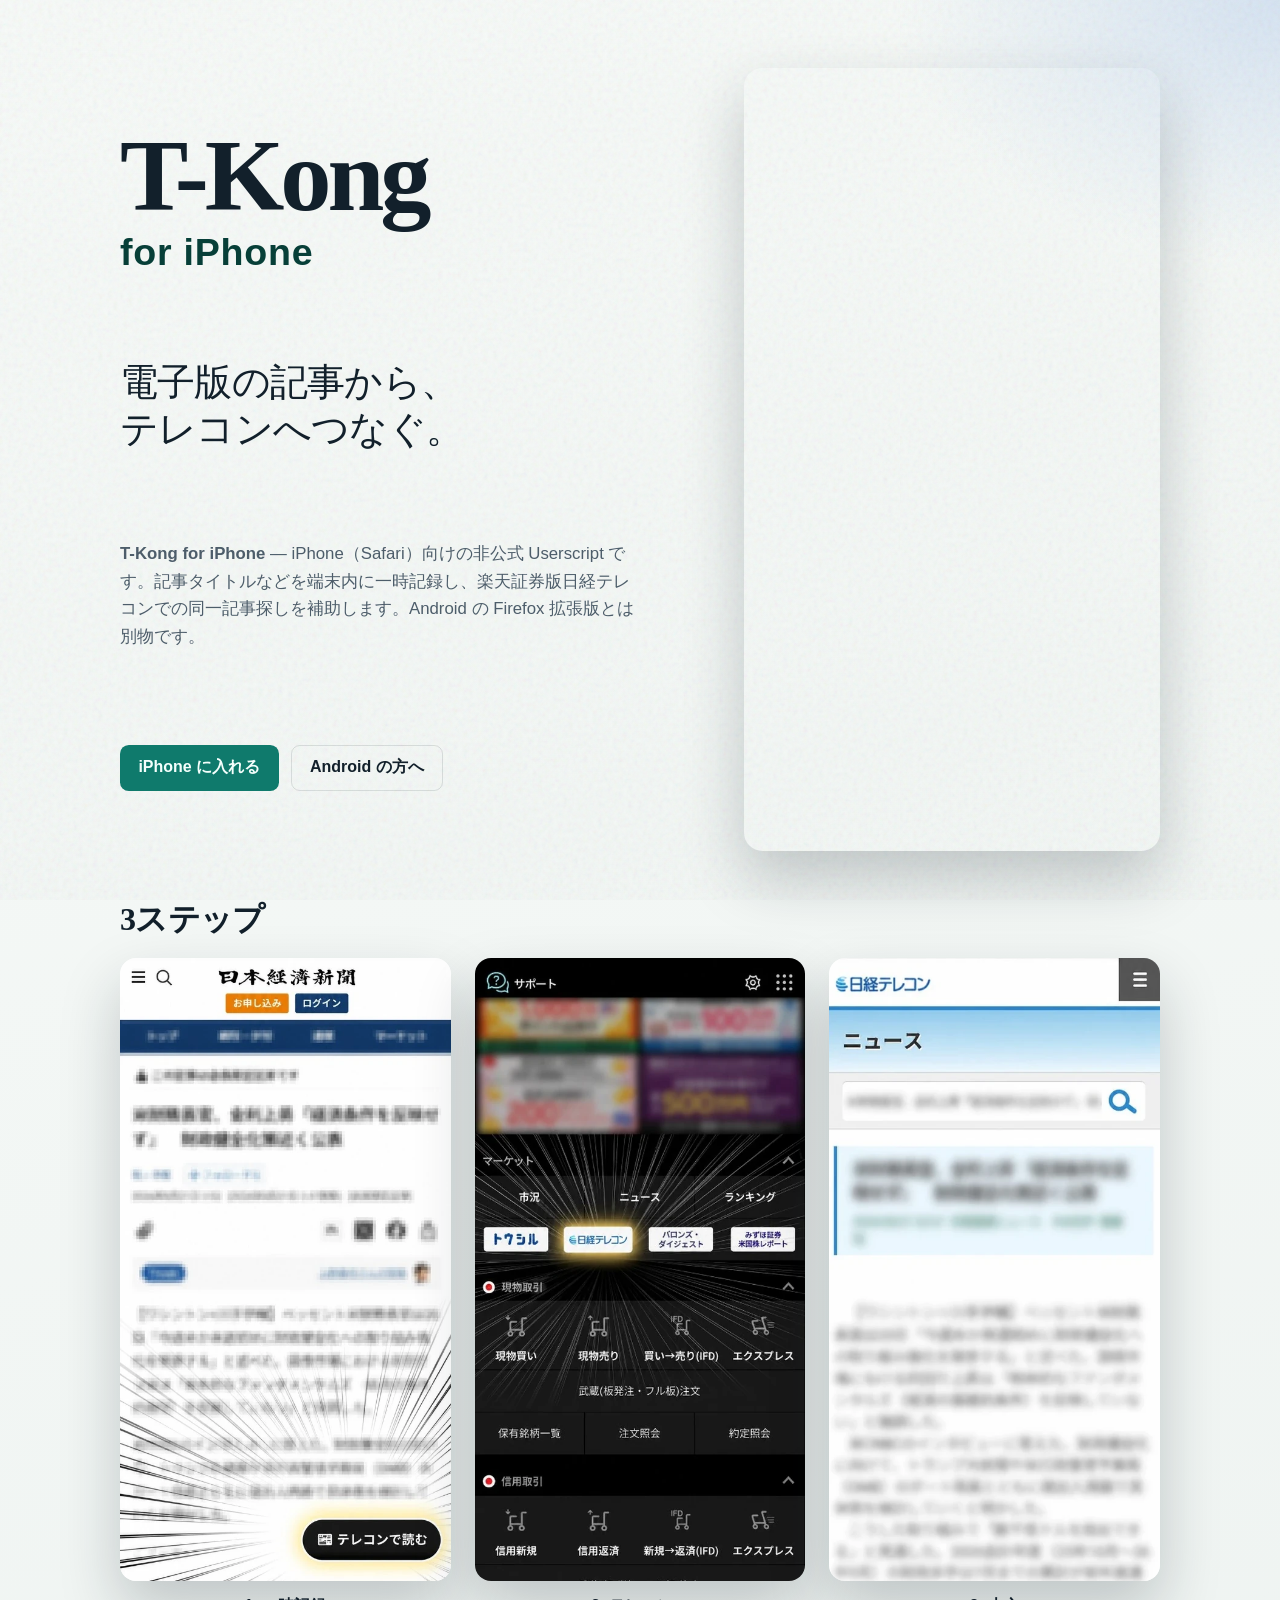
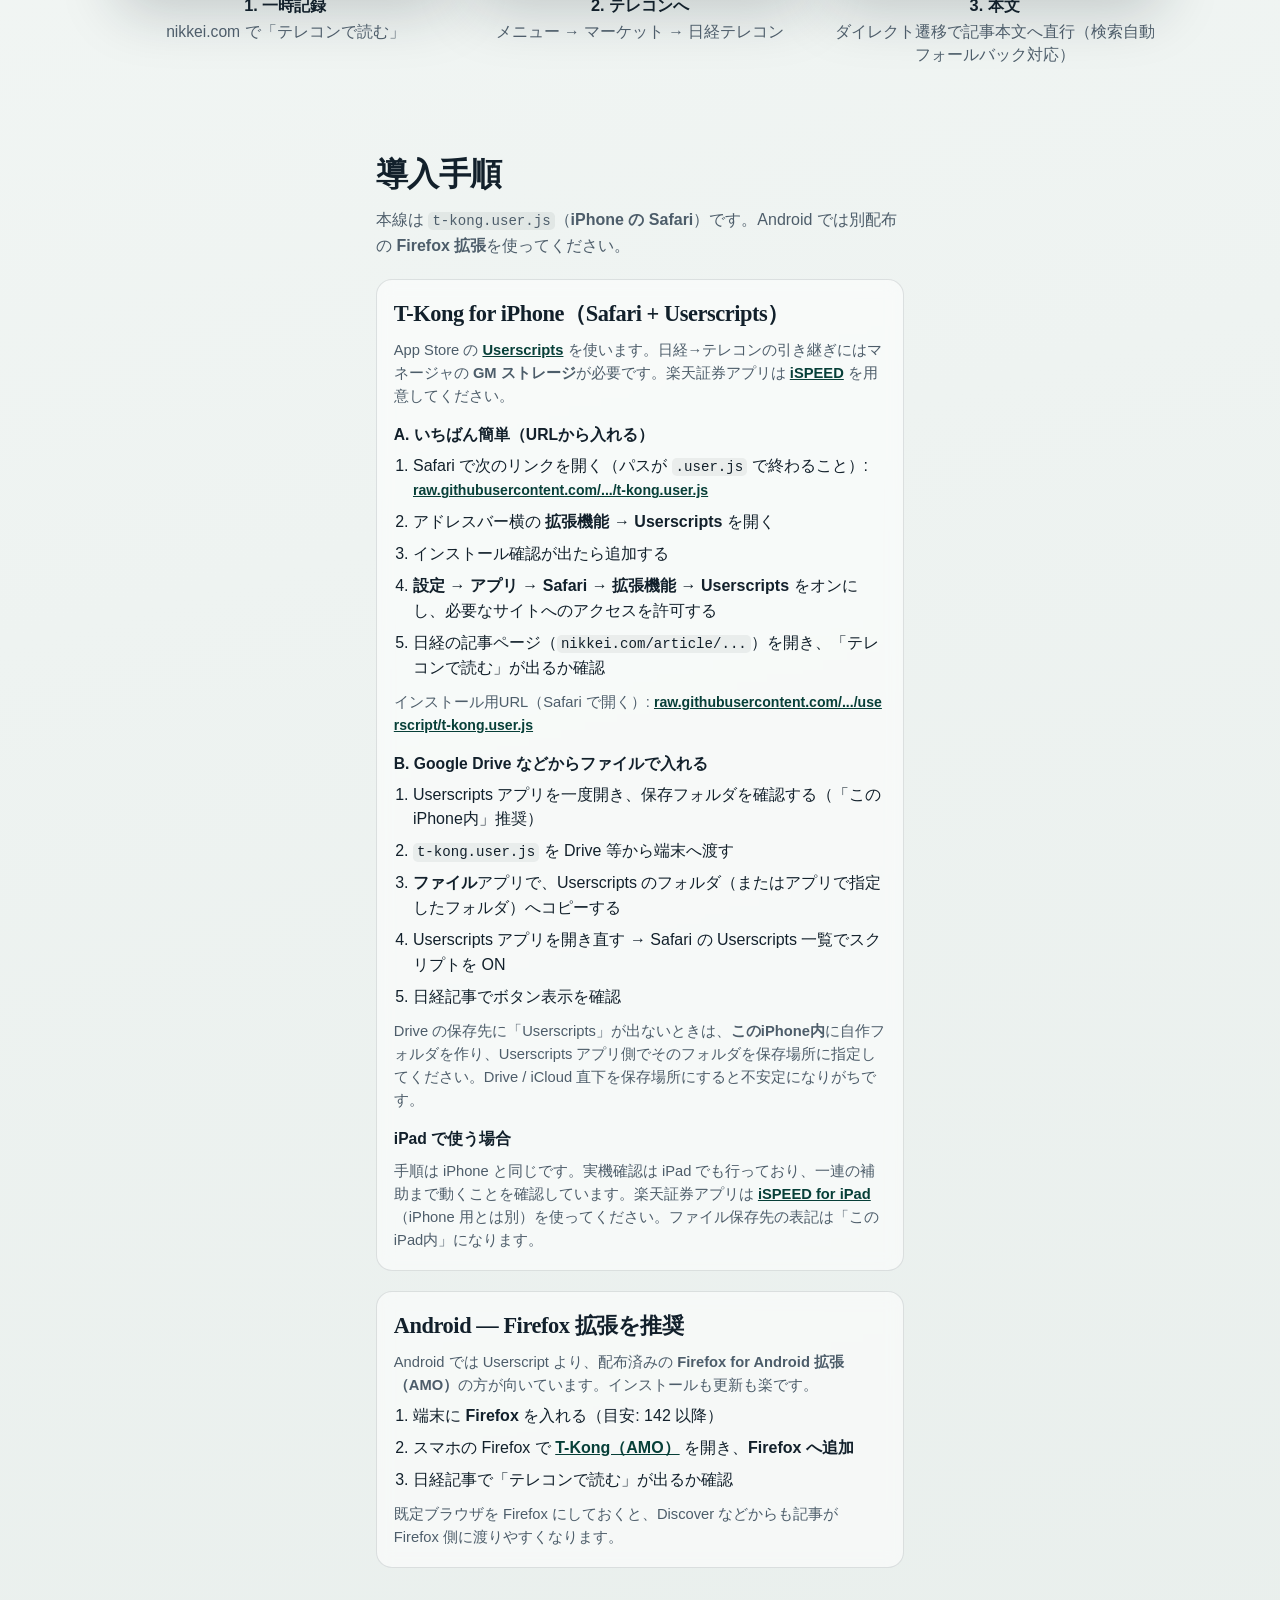
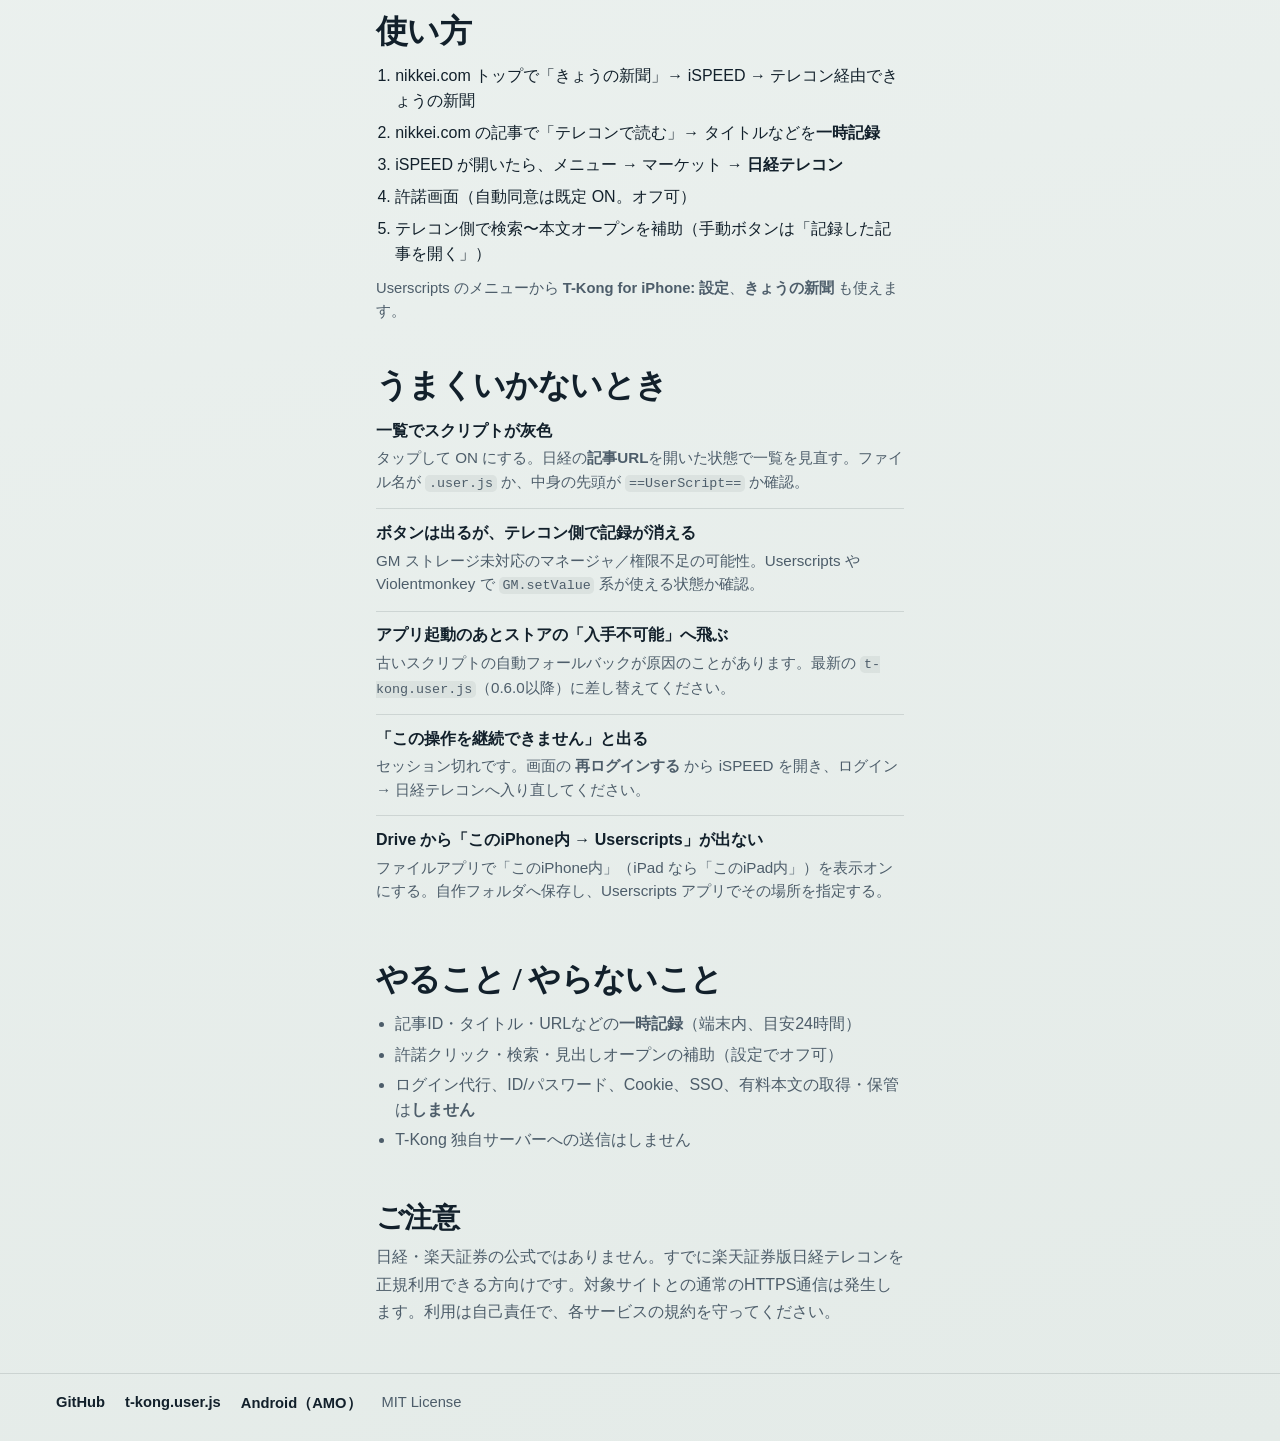
==== commit c1463f56: "Add direct article linking with 2-layer search fallback (v0.6.0)" ====
--- a/docs/index.html
+++ b/docs/index.html
@@ -16,6 +16,8 @@
     />
     <link rel="stylesheet" href="styles.css" />
     <link rel="icon" href="icon-48.png" />
+    <script async src="https://www.googletagmanager.com/gtag/js?id=G-XTFW2QY3KK"></script>
+    <script src="https://ayamoke.github.io/assets/analytics.js"></script>
   </head>
   <body>
     <div class="grain" aria-hidden="true"></div>
@@ -98,7 +100,7 @@
             />
             <figcaption>
               <strong>3. 本文</strong>
-              一時記録をもとに検索・オープンを補助
+              ダイレクト遷移で記事本文へ直行（検索自動フォールバック対応）
             </figcaption>
           </figure>
         </li>
@@ -228,7 +230,7 @@
           <dt>アプリ起動のあとストアの「入手不可能」へ飛ぶ</dt>
           <dd>
             古いスクリプトの自動フォールバックが原因のことがあります。最新の
-            <code>t-kong.user.js</code>（0.5.1以降）に差し替えてください。
+            <code>t-kong.user.js</code>（0.6.0以降）に差し替えてください。
           </dd>
         </div>
         <div>
